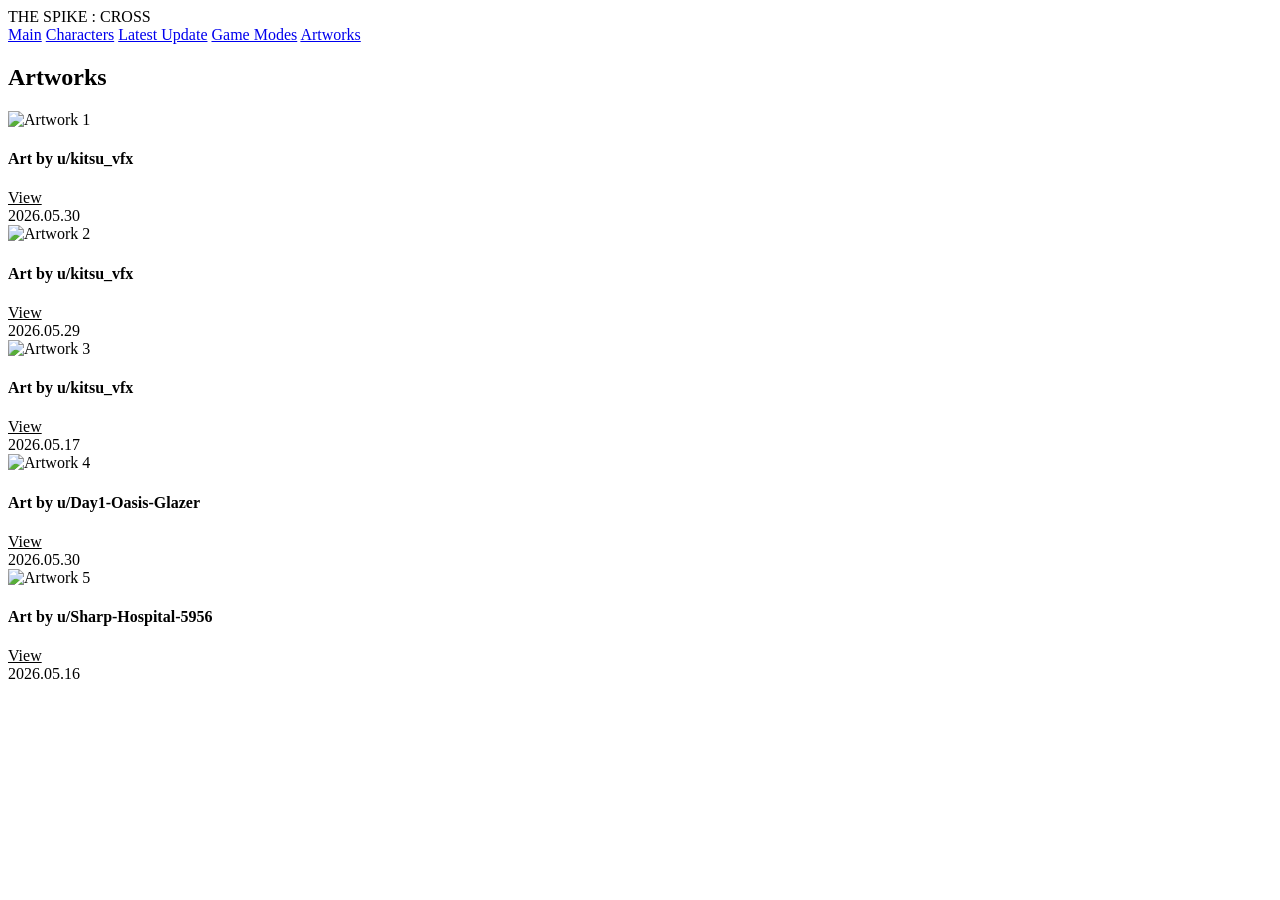
==== artworks.html @ 0a77becd "Committing html's" ====
<html>
<head>
    <title>THE SPIKE : CROSS</title>
    <link rel="stylesheet" href="index.css">
    <script src="index.js"></script>
</head>
<body>

    <header class="navbar">
        <div class="logo">THE SPIKE : CROSS</div>
        <nav class="nav-links">
            <a href="index.html" class="active">Main</a>
            <a href="characters.html">Characters</a>
            <a href="latestupdate.html">Latest Update</a>
            <a href="gamemodes.html">Game Modes</a>
            <a href="artworks.html">Artworks</a>
        </nav>
    </header>


<section class="news-section" id="Artworks">
        <div class="container">
            <h1 class="section-title">Artworks</h1>
            <div class="news-grid">
                <div class="news-card fade-in">
                    <img src="artwork1.jpg" alt="Artwork 1">
                    <div class="news-content">
                        <h4>Art by u/kitsu_vfx</h4>
                        <a href="www.reddit.com/r/thespikegame/comments/1tryjv2/my_art/" target="_blank" style="color: var(--accent-color); text-decoration: underline;">View</a>
                        <br>
                        <span class="date">2026.05.30</span>
                    </div>
                </div>
                <div class="news-card fade-in">
                    <img src="artwork2.jpg" alt="Artwork 2">
                    <div class="news-content">
                        <h4>Art by u/kitsu_vfx</h4>
                        <a href="www.reddit.com/r/thespikegame/comments/1tr2t9d/my_art/" target="_blank" style="color: var(--accent-color); text-decoration: underline;">View</a>
                        <br>
                        <span class="date">2026.05.29</span>
                    </div>
                </div>
                <div class="news-card fade-in">
                    <img src="artwork3.jpg" alt="Artwork 3">
                    <div class="news-content">
                        <h4>Art by u/kitsu_vfx</h4>
                        <a href="www.reddit.com/r/thespikegame/comments/1tr2t9d/my_art/" target="_blank" style="color: var(--accent-color); text-decoration: underline;">View</a>
                        <br>
                        <span class="date">2026.05.17</span>
                    </div>
                </div>
                <div class="news-card fade-in">
                    <img src="artwork4.jpg" alt="Artwork 4">
                    <div class="news-content">
                        <h4>Art by u/Day1-Oasis-Glazer</h4>
                        <a href="www.reddit.com/r/thespikegame/comments/1troi8p/son_spark_lucas_art/5" target="_blank" style="color: var(--accent-color); text-decoration: underline;">View</a>
                        <br>
                        <span class="date">2026.05.30</span>
                    </div>
                </div>
                <div class="news-card fade-in">
                    <img src="artwork5.jpg" alt="Artwork 5">
                    <div class="news-content">
                        <h4>Art by u/Sharp-Hospital-5956</h4>
                        <a href="https://www.reddit.com/r/thespikegame/comments/1teashc/i_am_back_with_another_bangeri_hope_yall_like_it/" target="_blank" style="color: var(--accent-color); text-decoration: underline;">View</a>
                        <br>
                        <span class="date">2026.05.16</span>
                    </div>
                </div>
            </div>
        </div>
    </section>
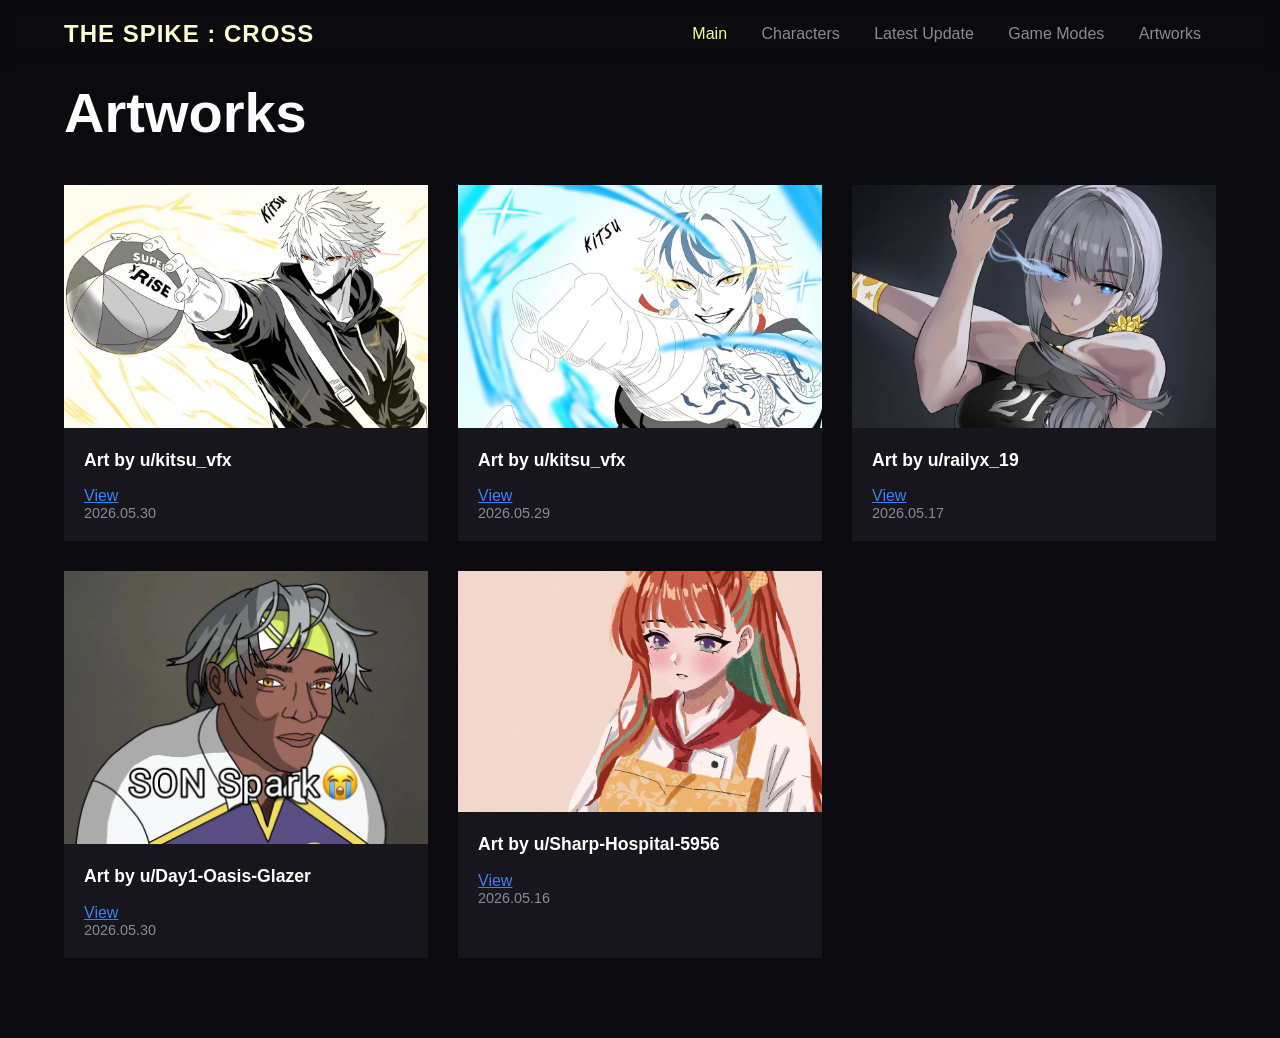
==== commit 12286b6e: "fixed errors of links to original artworks Updated artwork details and links in the artworks section" ====
--- a/artworks.html
+++ b/artworks.html
@@ -26,7 +26,7 @@
                     <img src="artwork1.jpg" alt="Artwork 1">
                     <div class="news-content">
                         <h4>Art by u/kitsu_vfx</h4>
-                        <a href="www.reddit.com/r/thespikegame/comments/1tryjv2/my_art/" target="_blank" style="color: var(--accent-color); text-decoration: underline;">View</a>
+                        <a href="https://www.reddit.com/r/thespikegame/comments/1tryjv2/my_art/" target="_blank" style="color: var(--accent-color); text-decoration: underline;">View</a>
                         <br>
                         <span class="date">2026.05.30</span>
                     </div>
@@ -35,7 +35,7 @@
                     <img src="artwork2.jpg" alt="Artwork 2">
                     <div class="news-content">
                         <h4>Art by u/kitsu_vfx</h4>
-                        <a href="www.reddit.com/r/thespikegame/comments/1tr2t9d/my_art/" target="_blank" style="color: var(--accent-color); text-decoration: underline;">View</a>
+                        <a href="https://www.reddit.com/r/thespikegame/comments/1tr2t9d/my_art/" target="_blank" style="color: var(--accent-color); text-decoration: underline;">View</a>
                         <br>
                         <span class="date">2026.05.29</span>
                     </div>
@@ -43,8 +43,8 @@
                 <div class="news-card fade-in">
                     <img src="artwork3.jpg" alt="Artwork 3">
                     <div class="news-content">
-                        <h4>Art by u/kitsu_vfx</h4>
-                        <a href="www.reddit.com/r/thespikegame/comments/1tr2t9d/my_art/" target="_blank" style="color: var(--accent-color); text-decoration: underline;">View</a>
+                        <h4>Art by u/railyx_19</h4>
+                        <a href="https://www.reddit.com/r/thespikegame/comments/1td10e2/hari_by_me/" target="_blank" style="color: var(--accent-color); text-decoration: underline;">View</a>
                         <br>
                         <span class="date">2026.05.17</span>
                     </div>
@@ -53,7 +53,7 @@
                     <img src="artwork4.jpg" alt="Artwork 4">
                     <div class="news-content">
                         <h4>Art by u/Day1-Oasis-Glazer</h4>
-                        <a href="www.reddit.com/r/thespikegame/comments/1troi8p/son_spark_lucas_art/5" target="_blank" style="color: var(--accent-color); text-decoration: underline;">View</a>
+                        <a href="https://www.reddit.com/r/thespikegame/comments/1troi8p/son_spark_lucas_art/5" target="_blank" style="color: var(--accent-color); text-decoration: underline;">View</a>
                         <br>
                         <span class="date">2026.05.30</span>
                     </div>
@@ -69,4 +69,4 @@
                 </div>
             </div>
         </div>
-    </section>+    </section>
--- a/index.css
+++ b/index.css
@@ -0,0 +1,238 @@
+:root {
+    --bg-color: #0b0b0f;
+    --text-color: #ffffff;
+    --accent-color: #3b82f6;
+    --text-muted: #8a8a93;
+    --card-bg: #16161c;
+    --nav-bg: rgba(11, 11, 15, 0.8);
+}
+
+* {
+    margin: 0;
+    padding: 0;
+    box-sizing: border-box;
+    font-family: 'Inter', -apple-system, BlinkMacSystemFont, sans-serif;
+}
+
+body {
+    background-color: var(--bg-color);
+    color: var(--text-color);
+    overflow-x: hidden;
+}
+
+.container {
+    width: 90%;
+    max-width: 1200px;
+    margin: 0 auto;
+    padding: 80px 0;
+}
+
+.navbar {
+    position: fixed;
+    top: 0;
+    left: 0;
+    width: 100%;
+    display: flex;
+    justify-content: space-between;
+    align-items: center;
+    padding: 20px 5%;
+    background: var(--nav-bg);
+    backdrop-filter: blur(10px);
+    z-index: 1000;
+}
+
+.logo {
+    font-size: 1.5rem;
+    font-weight: 800;
+    letter-spacing: 1px;
+    color: rgb(255, 255, 212);
+}
+
+.autoRotate {
+    animation: AutoRotateAnimation;
+    animation-timeline: view();
+}
+
+@keyframes AutoRotateAnimation {
+    from { 
+        transform: rotate(360deg); 
+    }
+    to {
+        transform: rotate(0deg); 
+    }
+}
+
+.nav-links a {
+    color: var(--text-muted);
+    text-decoration: none;
+    margin: 0 15px;
+    font-weight: 500;
+    transition: color 0.3s;
+}
+
+.nav-links a:hover, .nav-links a.active {
+    color: rgb(247, 255, 141);
+}
+
+.nav-actions {
+    display: flex;
+    align-items: center;
+    gap: 20px;
+}
+
+.split-layout {
+    display: flex;
+    align-items: center;
+    gap: 50px;
+    margin-bottom: 60px;
+}
+
+.split-layout.reverse {
+    flex-direction: row-reverse;
+}
+
+.left-col, .right-col {
+    flex: 1;
+}
+
+video {
+    width: 100%;
+    object-fit: cover;
+
+}
+
+img {
+    width: 100%;
+    object-fit: cover;
+}
+
+.hero-section {
+    width: 100%;
+    height: 100vh;
+}
+
+.hero-bg img {
+    width: 100%;
+    height: 100vh;
+    object-fit: cover;
+    align-self: center;
+}
+
+
+
+h2 {
+    font-size: 2.5rem;
+    margin-bottom: 20px;
+    margin-right: 20px;
+    line-height: 1.2;
+}
+
+p {
+    color: var(--text-muted);
+    line-height: 1.6;
+    font-size: 1.1rem;
+}
+
+ul {
+    list-style-type: disc;
+    padding-left: 20px;
+    color: var(--text-muted);
+    margin-top: 10px;
+    font-size: 1.2rem;
+    gap: 10px;
+}
+
+li {
+    margin-bottom: 10px;
+}
+
+
+.section-title {
+    font-size: 3.5rem;
+    margin-bottom: 40px;
+    margin-right: 20px;
+    font-weight: 800;
+}
+
+
+
+
+.news-grid {
+    display: grid;
+    grid-template-columns: repeat(auto-fit, minmax(300px, 1fr));
+    gap: 30px;
+}
+
+.news-card {
+    background: var(--card-bg);
+    overflow: hidden;
+    transition: transform 0.3s ease;
+}
+
+.news-card:hover {
+    transform: translateY(-5px);
+}
+
+.news-content {
+    padding: 20px;
+}
+
+.news-content h4 {
+    font-size: 1.1rem;
+    margin-bottom: 15px;
+    line-height: 1.4;
+}
+
+.news-content .date {
+    color: var(--text-muted);
+    font-size: 0.9rem;
+}
+
+.fade-in {
+    opacity: 0;
+    transform: translateY(30px);
+    transition: opacity 0.8s ease-out, transform 0.8s ease-out;
+}
+
+.fade-in.visible {
+    opacity: 1;
+    transform: translateY(0);
+}
+
+@media (max-width: 768px) {
+    .split-layout, .split-layout.reverse {
+        flex-direction: column;
+        text-align: center;
+    }
+    .nav-links {
+        display: none;
+    }
+}
+
+.container.split-layout {
+    display: flex;
+    align-items: center;
+    gap: 50px;
+    margin-bottom: 60px;
+    max-width: 1200px;
+    margin-left: auto;
+    margin-right: auto;
+}
+
+.left-col video {
+    width: 100%;
+    height: auto;
+    display: block;
+}
+
+.title-with-icon {
+    display: inline-flex;
+    align-items: center;
+    gap: 50px;
+}
+
+.title-icon {
+    width: 50px;
+    height: auto;
+    display: inline-block;
+}
